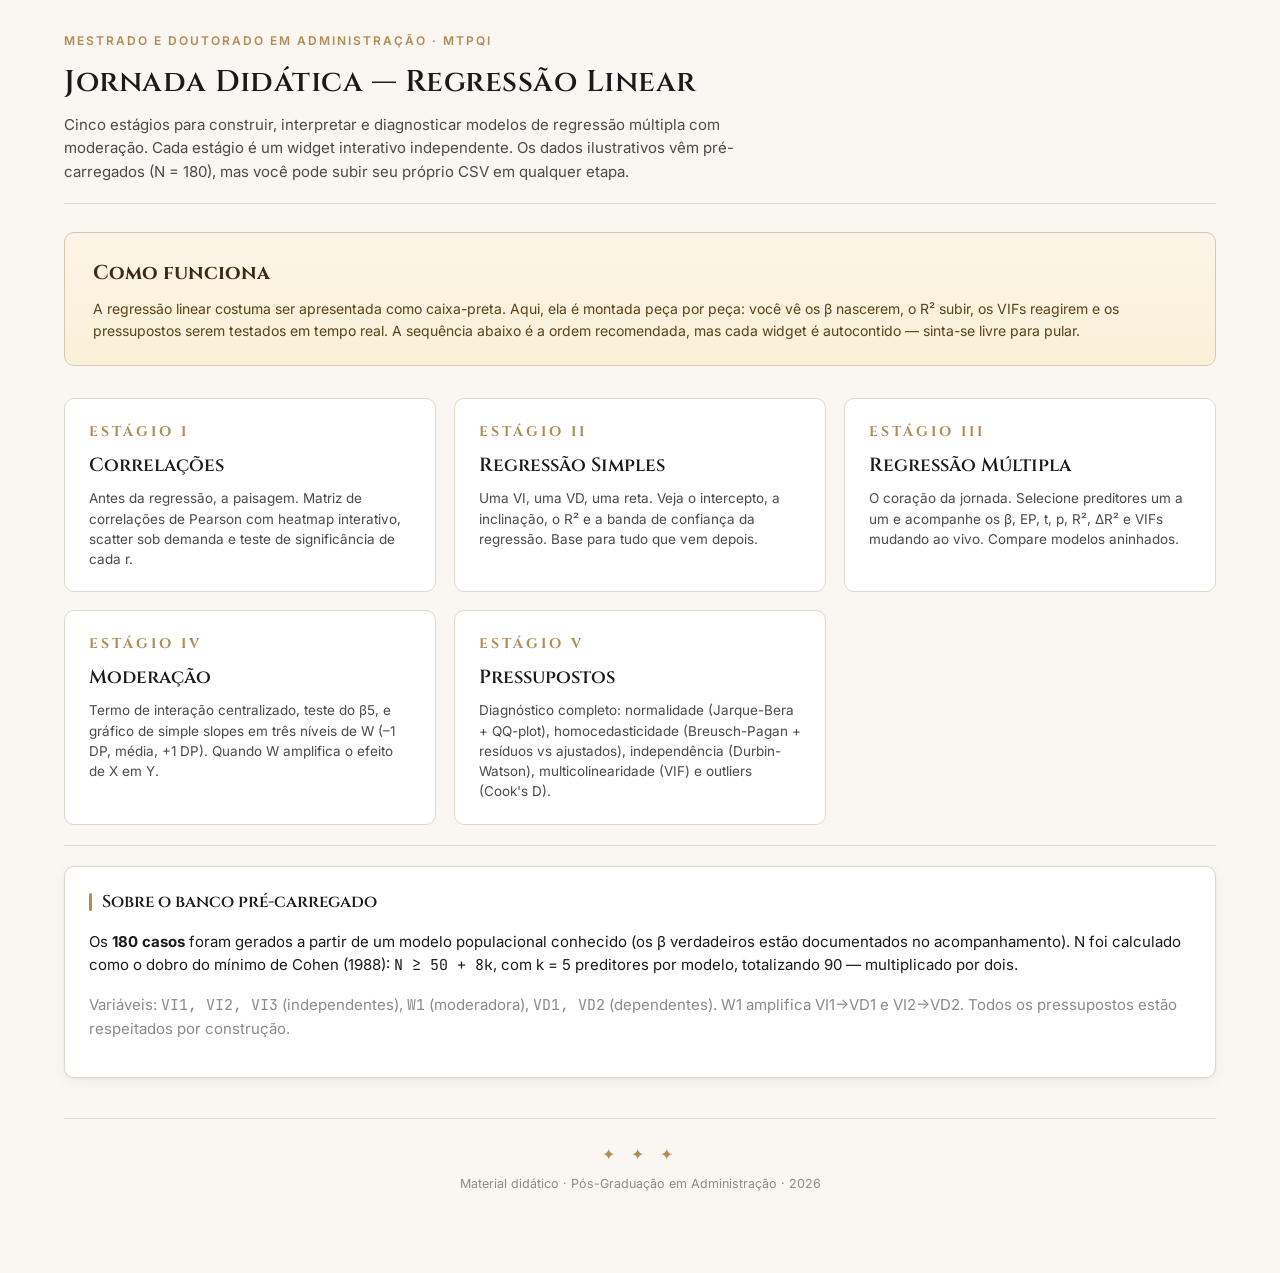
==== index.html @ 2e810c02 "Add files via upload" ====
<!DOCTYPE html>
<html lang="pt-BR">
<head>
<meta charset="UTF-8">
<meta name="viewport" content="width=device-width, initial-scale=1.0">
<title>Jornada Didática — Regressão Linear com Moderação</title>
<link rel="stylesheet" href="assets/style.css">
</head>
<body>
<div class="container">

  <header class="widget-header">
    <div class="breadcrumb">Mestrado e Doutorado em Administração · MTPQI</div>
    <h1>Jornada Didática — Regressão Linear</h1>
    <div class="subtitle">Cinco estágios para construir, interpretar e diagnosticar modelos de regressão múltipla com moderação. Cada estágio é um widget interativo independente. Os dados ilustrativos vêm pré-carregados (N = 180), mas você pode subir seu próprio CSV em qualquer etapa.</div>
  </header>

  <div class="intro-block">
    <h2>Como funciona</h2>
    <p>A regressão linear costuma ser apresentada como caixa-preta. Aqui, ela é montada peça por peça: você vê os β nascerem, o R² subir, os VIFs reagirem e os pressupostos serem testados em tempo real. A sequência abaixo é a ordem recomendada, mas cada widget é autocontido — sinta-se livre para pular.</p>
  </div>

  <div class="journey-grid">

    <a href="01-correlacoes.html" class="journey-card">
      <div class="stage-num">ESTÁGIO I</div>
      <h3>Correlações</h3>
      <p>Antes da regressão, a paisagem. Matriz de correlações de Pearson com heatmap interativo, scatter sob demanda e teste de significância de cada r.</p>
    </a>

    <a href="02-regressao-simples.html" class="journey-card">
      <div class="stage-num">ESTÁGIO II</div>
      <h3>Regressão Simples</h3>
      <p>Uma VI, uma VD, uma reta. Veja o intercepto, a inclinação, o R² e a banda de confiança da regressão. Base para tudo que vem depois.</p>
    </a>

    <a href="03-regressao-multipla.html" class="journey-card">
      <div class="stage-num">ESTÁGIO III</div>
      <h3>Regressão Múltipla</h3>
      <p>O coração da jornada. Selecione preditores um a um e acompanhe os β, EP, t, p, R², ΔR² e VIFs mudando ao vivo. Compare modelos aninhados.</p>
    </a>

    <a href="04-moderacao.html" class="journey-card">
      <div class="stage-num">ESTÁGIO IV</div>
      <h3>Moderação</h3>
      <p>Termo de interação centralizado, teste do β5, e gráfico de simple slopes em três níveis de W (–1 DP, média, +1 DP). Quando W amplifica o efeito de X em Y.</p>
    </a>

    <a href="05-pressupostos.html" class="journey-card">
      <div class="stage-num">ESTÁGIO V</div>
      <h3>Pressupostos</h3>
      <p>Diagnóstico completo: normalidade (Jarque-Bera + QQ-plot), homocedasticidade (Breusch-Pagan + resíduos vs ajustados), independência (Durbin-Watson), multicolinearidade (VIF) e outliers (Cook's D).</p>
    </a>

  </div>

  <hr class="soft">

  <div class="panel">
    <h3 class="panel-title">Sobre o banco pré-carregado</h3>
    <p>Os <strong>180 casos</strong> foram gerados a partir de um modelo populacional conhecido (os β verdadeiros estão documentados no acompanhamento). N foi calculado como o dobro do mínimo de Cohen (1988): <span class="mono">N ≥ 50 + 8k</span>, com k = 5 preditores por modelo, totalizando 90 — multiplicado por dois.</p>
    <p class="muted mt-12">Variáveis: <span class="mono">VI1, VI2, VI3</span> (independentes), <span class="mono">W1</span> (moderadora), <span class="mono">VD1, VD2</span> (dependentes). W1 amplifica VI1→VD1 e VI2→VD2. Todos os pressupostos estão respeitados por construção.</p>
  </div>

  <footer class="widget-footer">
    <div class="glyph">✦ ✦ ✦</div>
    <div>Material didático · Pós-Graduação em Administração · 2026</div>
  </footer>

</div>
</body>
</html>
---- assets/style.css ----
/* ===========================================================
   Estilo compartilhado — Jornada Didática de Regressão Linear
   Estética híbrida: sóbria acadêmica com toques pontuais do Grimório
   =========================================================== */

@import url('https://fonts.googleapis.com/css2?family=Cinzel:wght@500;600;700&family=Inter:wght@400;500;600;700&family=JetBrains+Mono:wght@400;500&display=swap');

:root {
  /* Paleta sóbria com hint pergaminho */
  --bg:         #faf7f2;
  --bg-elev:   #ffffff;
  --bg-soft:   #f3ede3;
  --ink:       #1a1a1a;
  --ink-soft:  #4a4a4a;
  --ink-mute:  #8a8a8a;
  --border:    #e0d8c8;
  --border-strong: #c8bd9e;
  --gold:      #b08d57;
  --gold-soft: #d4c8b0;
  --ok:        #4a7c59;
  --warn:      #c08a3a;
  --bad:       #a04444;
  --accent:    #2c5f8d;

  --radius: 10px;
  --shadow: 0 1px 3px rgba(0,0,0,.04), 0 4px 12px rgba(60,42,20,.06);
}

* { box-sizing: border-box; }

body {
  font-family: 'Inter', system-ui, -apple-system, sans-serif;
  background: var(--bg);
  color: var(--ink);
  margin: 0;
  padding: 0;
  line-height: 1.55;
  font-size: 15px;
}

.container {
  max-width: 1200px;
  margin: 0 auto;
  padding: 32px 24px 80px;
}

/* ===== Cabeçalho do widget ===== */
header.widget-header {
  margin-bottom: 28px;
  padding-bottom: 20px;
  border-bottom: 1px solid var(--border);
}

header.widget-header .breadcrumb {
  font-size: 12px;
  color: var(--gold);
  text-transform: uppercase;
  letter-spacing: 2px;
  font-weight: 600;
  margin-bottom: 8px;
}

header.widget-header h1 {
  font-family: 'Cinzel', serif;
  font-weight: 600;
  font-size: 30px;
  margin: 0 0 8px;
  color: var(--ink);
  letter-spacing: 0.5px;
}

header.widget-header .subtitle {
  color: var(--ink-soft);
  font-size: 15px;
  max-width: 720px;
}

header.widget-header .home-link {
  display: inline-flex;
  align-items: center;
  gap: 6px;
  font-size: 13px;
  color: var(--ink-mute);
  text-decoration: none;
  margin-bottom: 12px;
  transition: color .2s;
}
header.widget-header .home-link:hover { color: var(--gold); }

/* ===== Painéis ===== */
.panel {
  background: var(--bg-elev);
  border: 1px solid var(--border);
  border-radius: var(--radius);
  padding: 22px 24px;
  margin-bottom: 20px;
  box-shadow: var(--shadow);
}

.panel-title {
  font-family: 'Cinzel', serif;
  font-weight: 600;
  font-size: 17px;
  color: var(--ink);
  margin: 0 0 14px;
  display: flex;
  align-items: center;
  gap: 10px;
}

.panel-title::before {
  content: "";
  display: inline-block;
  width: 3px;
  height: 18px;
  background: var(--gold);
  border-radius: 2px;
}

.panel-subtitle {
  color: var(--ink-soft);
  font-size: 13.5px;
  margin: -8px 0 16px;
}

/* ===== Grid de layout ===== */
.grid-2 {
  display: grid;
  grid-template-columns: 320px 1fr;
  gap: 20px;
}
.grid-3 {
  display: grid;
  grid-template-columns: repeat(3, 1fr);
  gap: 16px;
}
.grid-4 {
  display: grid;
  grid-template-columns: repeat(4, 1fr);
  gap: 14px;
}

@media (max-width: 900px) {
  .grid-2, .grid-3, .grid-4 { grid-template-columns: 1fr; }
}

/* ===== Controles ===== */
.control-group {
  margin-bottom: 18px;
}

.control-label {
  font-size: 12px;
  font-weight: 600;
  color: var(--ink-soft);
  text-transform: uppercase;
  letter-spacing: 1.2px;
  margin-bottom: 8px;
  display: block;
}

.checkbox-list, .radio-list {
  display: flex;
  flex-direction: column;
  gap: 6px;
}

.checkbox-list label, .radio-list label {
  display: flex;
  align-items: center;
  gap: 10px;
  padding: 9px 12px;
  border: 1px solid var(--border);
  border-radius: 8px;
  cursor: pointer;
  transition: all .15s;
  background: var(--bg-elev);
  font-weight: 500;
}

.checkbox-list label:hover, .radio-list label:hover {
  border-color: var(--gold-soft);
  background: var(--bg-soft);
}

.checkbox-list input:checked + span,
.radio-list input:checked + span {
  color: var(--ink);
  font-weight: 600;
}

.checkbox-list label:has(input:checked),
.radio-list label:has(input:checked) {
  border-color: var(--gold);
  background: #fcf5e7;
}

.checkbox-list input, .radio-list input {
  accent-color: var(--gold);
  width: 16px;
  height: 16px;
}

select, input[type="file"] {
  width: 100%;
  padding: 9px 12px;
  border: 1px solid var(--border);
  border-radius: 8px;
  background: var(--bg-elev);
  font-family: inherit;
  font-size: 14px;
  color: var(--ink);
  cursor: pointer;
}

select:focus { outline: 2px solid var(--gold); outline-offset: 1px; }

.btn {
  display: inline-flex;
  align-items: center;
  gap: 8px;
  padding: 9px 16px;
  background: var(--ink);
  color: white;
  border: none;
  border-radius: 8px;
  font-family: inherit;
  font-size: 13.5px;
  font-weight: 500;
  cursor: pointer;
  transition: all .15s;
}
.btn:hover { background: #333; }
.btn.secondary {
  background: transparent;
  color: var(--ink);
  border: 1px solid var(--border-strong);
}
.btn.secondary:hover { background: var(--bg-soft); }

/* ===== Métricas / KPIs ===== */
.kpi-grid {
  display: grid;
  grid-template-columns: repeat(auto-fit, minmax(140px, 1fr));
  gap: 12px;
}

.kpi {
  background: var(--bg-soft);
  border: 1px solid var(--border);
  border-radius: 8px;
  padding: 14px 16px;
}
.kpi.highlight {
  background: #fcf5e7;
  border-color: var(--gold);
}
.kpi-label {
  font-size: 11.5px;
  color: var(--ink-soft);
  text-transform: uppercase;
  letter-spacing: 1px;
  font-weight: 600;
  margin-bottom: 4px;
}
.kpi-value {
  font-family: 'Cinzel', serif;
  font-size: 24px;
  font-weight: 600;
  color: var(--ink);
  line-height: 1.1;
}
.kpi-sub {
  font-size: 12px;
  color: var(--ink-mute);
  margin-top: 2px;
  font-family: 'JetBrains Mono', monospace;
}

/* ===== Tabela de coeficientes ===== */
table.coef-table {
  width: 100%;
  border-collapse: collapse;
  font-size: 13.5px;
}

table.coef-table th {
  background: var(--bg-soft);
  color: var(--ink-soft);
  font-size: 11.5px;
  text-transform: uppercase;
  letter-spacing: 1px;
  padding: 10px 12px;
  text-align: right;
  font-weight: 600;
  border-bottom: 1px solid var(--border-strong);
}
table.coef-table th:first-child { text-align: left; }

table.coef-table td {
  padding: 10px 12px;
  text-align: right;
  border-bottom: 1px solid var(--border);
  font-family: 'JetBrains Mono', monospace;
  font-size: 13px;
}
table.coef-table td:first-child {
  text-align: left;
  font-family: 'Inter', sans-serif;
  font-weight: 500;
}

table.coef-table tr:last-child td { border-bottom: none; }
table.coef-table tr.interaction td:first-child { color: var(--gold); font-weight: 600; }
table.coef-table .sig-stars { color: var(--gold); font-weight: 700; }
table.coef-table tr.new-row { animation: highlightRow 1.2s ease-out; }

@keyframes highlightRow {
  0% { background: #fcf5e7; }
  100% { background: transparent; }
}

/* ===== Badges de significância ===== */
.badge {
  display: inline-block;
  padding: 2px 8px;
  border-radius: 4px;
  font-size: 11px;
  font-weight: 600;
  letter-spacing: 0.5px;
  font-family: 'JetBrains Mono', monospace;
}
.badge.ok   { background: #e3f0e7; color: var(--ok); }
.badge.warn { background: #fbf0d9; color: var(--warn); }
.badge.bad  { background: #f5e1e1; color: var(--bad); }
.badge.muted{ background: var(--bg-soft); color: var(--ink-mute); }

/* ===== Diagnóstico de pressuposto ===== */
.assumption-card {
  background: var(--bg-elev);
  border: 1px solid var(--border);
  border-radius: 8px;
  padding: 14px 16px;
  border-left: 4px solid var(--ink-mute);
}
.assumption-card.pass { border-left-color: var(--ok); }
.assumption-card.warn { border-left-color: var(--warn); }
.assumption-card.fail { border-left-color: var(--bad); }
.assumption-card h4 {
  margin: 0 0 6px;
  font-size: 14px;
  font-weight: 600;
}
.assumption-card .stat {
  font-family: 'JetBrains Mono', monospace;
  font-size: 12.5px;
  color: var(--ink-soft);
}
.assumption-card .interp {
  font-size: 12.5px;
  color: var(--ink-soft);
  margin-top: 6px;
}

/* ===== Caixa de interpretação ===== */
.interp-box {
  background: linear-gradient(180deg, #fcf5e7 0%, #faf0d8 100%);
  border-left: 3px solid var(--gold);
  border-radius: 6px;
  padding: 14px 18px;
  font-size: 13.5px;
  color: #5a4218;
  margin-top: 12px;
}
.interp-box strong { color: #3c2a14; }

/* ===== SVG / Gráficos ===== */
svg.chart { width: 100%; height: auto; display: block; }
svg.chart .axis-line { stroke: var(--ink-soft); stroke-width: 1; }
svg.chart .grid-line { stroke: var(--border); stroke-width: 1; stroke-dasharray: 2,3; }
svg.chart .axis-text { font-family: 'Inter', sans-serif; font-size: 11px; fill: var(--ink-soft); }
svg.chart .axis-title { font-family: 'Inter', sans-serif; font-size: 12px; fill: var(--ink); font-weight: 500; }
svg.chart .point { fill: var(--accent); fill-opacity: 0.55; stroke: white; stroke-width: 0.5; }
svg.chart .reg-line { stroke: var(--gold); stroke-width: 2; fill: none; }
svg.chart .ci-band { fill: var(--gold); fill-opacity: 0.12; }

/* ===== Upload zone ===== */
.upload-zone {
  border: 1px dashed var(--border-strong);
  background: var(--bg-soft);
  border-radius: 8px;
  padding: 14px;
  font-size: 12.5px;
  color: var(--ink-soft);
}
.upload-zone label {
  font-weight: 600;
  display: block;
  margin-bottom: 6px;
  color: var(--gold);
  text-transform: uppercase;
  font-size: 11px;
  letter-spacing: 1.5px;
}

/* ===== Footer ===== */
footer.widget-footer {
  margin-top: 40px;
  padding-top: 24px;
  border-top: 1px solid var(--border);
  font-size: 12.5px;
  color: var(--ink-mute);
  text-align: center;
}
footer.widget-footer .glyph {
  font-family: 'Cinzel', serif;
  color: var(--gold);
  font-size: 16px;
  letter-spacing: 6px;
  margin-bottom: 6px;
}

/* ===== Index (landing) ===== */
.journey-grid {
  display: grid;
  grid-template-columns: repeat(auto-fit, minmax(280px, 1fr));
  gap: 18px;
  margin-top: 32px;
}

.journey-card {
  background: var(--bg-elev);
  border: 1px solid var(--border);
  border-radius: var(--radius);
  padding: 22px 24px;
  text-decoration: none;
  color: inherit;
  transition: all .2s;
  display: block;
  position: relative;
}
.journey-card:hover {
  border-color: var(--gold);
  transform: translateY(-2px);
  box-shadow: var(--shadow);
}
.journey-card .stage-num {
  font-family: 'Cinzel', serif;
  color: var(--gold);
  font-size: 14px;
  font-weight: 700;
  letter-spacing: 3px;
  margin-bottom: 8px;
}
.journey-card h3 {
  font-family: 'Cinzel', serif;
  margin: 0 0 8px;
  font-size: 19px;
  font-weight: 600;
}
.journey-card p {
  margin: 0;
  font-size: 13.5px;
  color: var(--ink-soft);
  line-height: 1.5;
}

.intro-block {
  background: linear-gradient(180deg, #fcf5e7 0%, #faf0d8 100%);
  border: 1px solid var(--gold-soft);
  border-radius: var(--radius);
  padding: 24px 28px;
  margin: 24px 0;
}
.intro-block h2 {
  font-family: 'Cinzel', serif;
  margin: 0 0 10px;
  font-size: 20px;
  color: #3c2a14;
}
.intro-block p {
  margin: 0;
  color: #5a4218;
  font-size: 14px;
}

/* ===== Utilitários ===== */
.muted { color: var(--ink-mute); }
.mono  { font-family: 'JetBrains Mono', monospace; }
.text-center { text-align: center; }
.mt-12 { margin-top: 12px; }
.mt-20 { margin-top: 20px; }
hr.soft { border: 0; border-top: 1px solid var(--border); margin: 20px 0; }
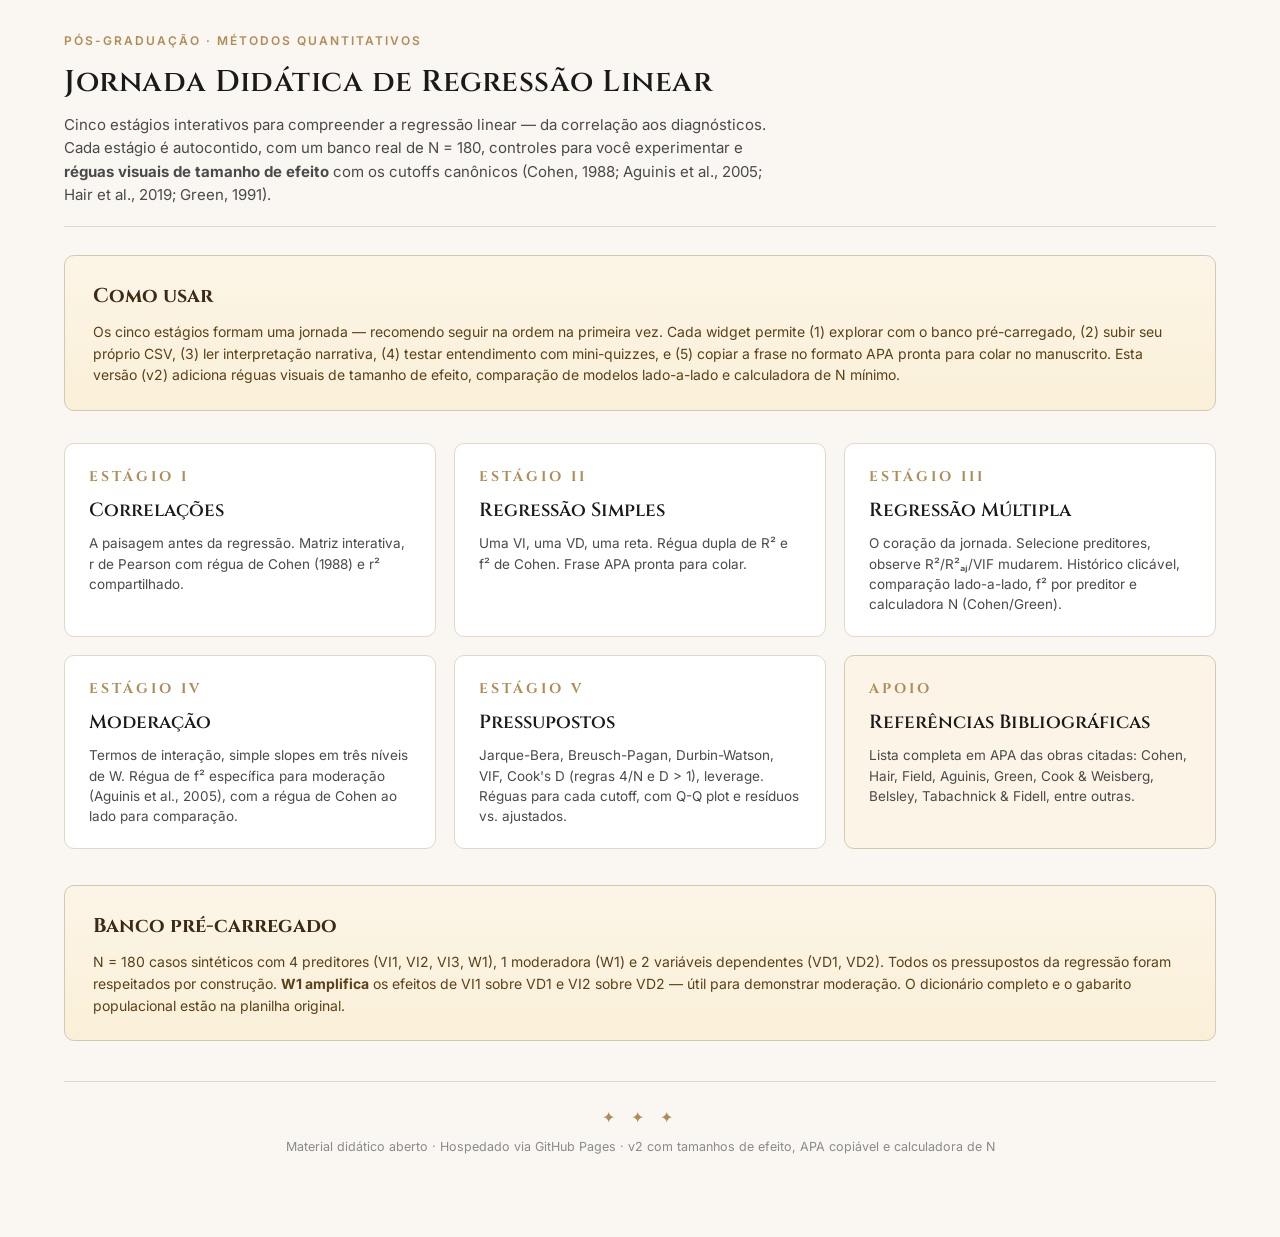
==== commit 78871ae9: "Add files via upload" ====
--- a/index.html
+++ b/index.html
@@ -3,70 +3,71 @@
 <head>
 <meta charset="UTF-8">
 <meta name="viewport" content="width=device-width, initial-scale=1.0">
-<title>Jornada Didática — Regressão Linear com Moderação</title>
+<title>Jornada Didática de Regressão Linear</title>
 <link rel="stylesheet" href="assets/style.css">
 </head>
 <body>
 <div class="container">
 
   <header class="widget-header">
-    <div class="breadcrumb">Mestrado e Doutorado em Administração · MTPQI</div>
-    <h1>Jornada Didática — Regressão Linear</h1>
-    <div class="subtitle">Cinco estágios para construir, interpretar e diagnosticar modelos de regressão múltipla com moderação. Cada estágio é um widget interativo independente. Os dados ilustrativos vêm pré-carregados (N = 180), mas você pode subir seu próprio CSV em qualquer etapa.</div>
+    <div class="breadcrumb">Pós-graduação · Métodos Quantitativos</div>
+    <h1>Jornada Didática de Regressão Linear</h1>
+    <div class="subtitle">Cinco estágios interativos para compreender a regressão linear — da correlação aos diagnósticos. Cada estágio é autocontido, com um banco real de N = 180, controles para você experimentar e <strong>réguas visuais de tamanho de efeito</strong> com os cutoffs canônicos (Cohen, 1988; Aguinis et al., 2005; Hair et al., 2019; Green, 1991).</div>
   </header>
 
   <div class="intro-block">
-    <h2>Como funciona</h2>
-    <p>A regressão linear costuma ser apresentada como caixa-preta. Aqui, ela é montada peça por peça: você vê os β nascerem, o R² subir, os VIFs reagirem e os pressupostos serem testados em tempo real. A sequência abaixo é a ordem recomendada, mas cada widget é autocontido — sinta-se livre para pular.</p>
+    <h2>Como usar</h2>
+    <p>Os cinco estágios formam uma jornada — recomendo seguir na ordem na primeira vez. Cada widget permite (1) explorar com o banco pré-carregado, (2) subir seu próprio CSV, (3) ler interpretação narrativa, (4) testar entendimento com mini-quizzes, e (5) copiar a frase no formato APA pronta para colar no manuscrito. Esta versão (v2) adiciona réguas visuais de tamanho de efeito, comparação de modelos lado-a-lado e calculadora de N mínimo.</p>
   </div>
 
   <div class="journey-grid">
-
     <a href="01-correlacoes.html" class="journey-card">
       <div class="stage-num">ESTÁGIO I</div>
       <h3>Correlações</h3>
-      <p>Antes da regressão, a paisagem. Matriz de correlações de Pearson com heatmap interativo, scatter sob demanda e teste de significância de cada r.</p>
+      <p>A paisagem antes da regressão. Matriz interativa, r de Pearson com régua de Cohen (1988) e r² compartilhado.</p>
     </a>
-
     <a href="02-regressao-simples.html" class="journey-card">
       <div class="stage-num">ESTÁGIO II</div>
       <h3>Regressão Simples</h3>
-      <p>Uma VI, uma VD, uma reta. Veja o intercepto, a inclinação, o R² e a banda de confiança da regressão. Base para tudo que vem depois.</p>
+      <p>Uma VI, uma VD, uma reta. Régua dupla de R² e f² de Cohen. Frase APA pronta para colar.</p>
     </a>
-
     <a href="03-regressao-multipla.html" class="journey-card">
       <div class="stage-num">ESTÁGIO III</div>
       <h3>Regressão Múltipla</h3>
-      <p>O coração da jornada. Selecione preditores um a um e acompanhe os β, EP, t, p, R², ΔR² e VIFs mudando ao vivo. Compare modelos aninhados.</p>
+      <p>O coração da jornada. Selecione preditores, observe R²/R²ₐⱼ/VIF mudarem. Histórico clicável, comparação lado-a-lado, f² por preditor e calculadora N (Cohen/Green).</p>
     </a>
-
     <a href="04-moderacao.html" class="journey-card">
       <div class="stage-num">ESTÁGIO IV</div>
       <h3>Moderação</h3>
-      <p>Termo de interação centralizado, teste do β5, e gráfico de simple slopes em três níveis de W (–1 DP, média, +1 DP). Quando W amplifica o efeito de X em Y.</p>
+      <p>Termos de interação, simple slopes em três níveis de W. Régua de f² específica para moderação (Aguinis et al., 2005), com a régua de Cohen ao lado para comparação.</p>
     </a>
-
     <a href="05-pressupostos.html" class="journey-card">
       <div class="stage-num">ESTÁGIO V</div>
       <h3>Pressupostos</h3>
-      <p>Diagnóstico completo: normalidade (Jarque-Bera + QQ-plot), homocedasticidade (Breusch-Pagan + resíduos vs ajustados), independência (Durbin-Watson), multicolinearidade (VIF) e outliers (Cook's D).</p>
+      <p>Jarque-Bera, Breusch-Pagan, Durbin-Watson, VIF, Cook's D (regras 4/N e D&nbsp;&gt;&nbsp;1), leverage. Réguas para cada cutoff, com Q-Q plot e resíduos vs. ajustados.</p>
     </a>
-
+    <a href="referencias.html" class="journey-card" style="background: #fcf5e7; border-color: var(--gold-soft);">
+      <div class="stage-num">APOIO</div>
+      <h3>Referências Bibliográficas</h3>
+      <p>Lista completa em APA das obras citadas: Cohen, Hair, Field, Aguinis, Green, Cook &amp; Weisberg, Belsley, Tabachnick &amp; Fidell, entre outras.</p>
+    </a>
   </div>
 
-  <hr class="soft">
-
-  <div class="panel">
-    <h3 class="panel-title">Sobre o banco pré-carregado</h3>
-    <p>Os <strong>180 casos</strong> foram gerados a partir de um modelo populacional conhecido (os β verdadeiros estão documentados no acompanhamento). N foi calculado como o dobro do mínimo de Cohen (1988): <span class="mono">N ≥ 50 + 8k</span>, com k = 5 preditores por modelo, totalizando 90 — multiplicado por dois.</p>
-    <p class="muted mt-12">Variáveis: <span class="mono">VI1, VI2, VI3</span> (independentes), <span class="mono">W1</span> (moderadora), <span class="mono">VD1, VD2</span> (dependentes). W1 amplifica VI1→VD1 e VI2→VD2. Todos os pressupostos estão respeitados por construção.</p>
+  <div class="intro-block" style="margin-top: 36px;">
+    <h2>Banco pré-carregado</h2>
+    <p>N = 180 casos sintéticos com 4 preditores (VI1, VI2, VI3, W1), 1 moderadora (W1) e 2 variáveis dependentes (VD1, VD2). Todos os pressupostos da regressão foram respeitados por construção. <strong>W1 amplifica</strong> os efeitos de VI1 sobre VD1 e VI2 sobre VD2 — útil para demonstrar moderação. O dicionário completo e o gabarito populacional estão na planilha original.</p>
   </div>
 
   <footer class="widget-footer">
     <div class="glyph">✦ ✦ ✦</div>
-    <div>Material didático · Pós-Graduação em Administração · 2026</div>
+    <div>Material didático aberto · Hospedado via GitHub Pages · v2 com tamanhos de efeito, APA copiável e calculadora de N</div>
   </footer>
 
 </div>
+<!-- Cloudflare Web Analytics — INSTRUÇÕES no guia de uso (PDF/DOCX).
+     1) Crie conta gratuita em dash.cloudflare.com
+     2) Web Analytics → Add a site → cadastre [seu-usuario].github.io
+     3) Cole o token aqui no lugar de COLE_SEU_TOKEN_AQUI e descomente a linha abaixo. -->
+<!-- <script defer src="https://static.cloudflareinsights.com/beacon.min.js" data-cf-beacon="{&quot;token&quot;: &quot;COLE_SEU_TOKEN_AQUI&quot;}"></script> -->
 </body>
 </html>
--- a/assets/style.css
+++ b/assets/style.css
@@ -1,26 +1,26 @@
 /* ===========================================================
-   Estilo compartilhado — Jornada Didática de Regressão Linear
-   Estética híbrida: sóbria acadêmica com toques pontuais do Grimório
+   Estilo compartilhado v2 — Jornada Didática de Regressão Linear
+   Híbrido sóbrio com toques Grimório
    =========================================================== */
 
 @import url('https://fonts.googleapis.com/css2?family=Cinzel:wght@500;600;700&family=Inter:wght@400;500;600;700&family=JetBrains+Mono:wght@400;500&display=swap');
 
 :root {
-  /* Paleta sóbria com hint pergaminho */
   --bg:         #faf7f2;
-  --bg-elev:   #ffffff;
-  --bg-soft:   #f3ede3;
-  --ink:       #1a1a1a;
-  --ink-soft:  #4a4a4a;
-  --ink-mute:  #8a8a8a;
-  --border:    #e0d8c8;
+  --bg-elev:    #ffffff;
+  --bg-soft:    #f3ede3;
+  --ink:        #1a1a1a;
+  --ink-soft:   #4a4a4a;
+  --ink-mute:   #8a8a8a;
+  --border:     #e0d8c8;
   --border-strong: #c8bd9e;
-  --gold:      #b08d57;
-  --gold-soft: #d4c8b0;
-  --ok:        #4a7c59;
-  --warn:      #c08a3a;
-  --bad:       #a04444;
-  --accent:    #2c5f8d;
+  --gold:       #b08d57;
+  --gold-soft:  #d4c8b0;
+  --gold-deep:  #8a6d3f;
+  --ok:         #4a7c59;
+  --warn:       #c08a3a;
+  --bad:        #a04444;
+  --accent:     #2c5f8d;
 
   --radius: 10px;
   --shadow: 0 1px 3px rgba(0,0,0,.04), 0 4px 12px rgba(60,42,20,.06);
@@ -32,58 +32,30 @@
   font-family: 'Inter', system-ui, -apple-system, sans-serif;
   background: var(--bg);
   color: var(--ink);
-  margin: 0;
-  padding: 0;
+  margin: 0; padding: 0;
   line-height: 1.55;
   font-size: 15px;
 }
 
-.container {
-  max-width: 1200px;
-  margin: 0 auto;
-  padding: 32px 24px 80px;
-}
-
-/* ===== Cabeçalho do widget ===== */
-header.widget-header {
-  margin-bottom: 28px;
-  padding-bottom: 20px;
-  border-bottom: 1px solid var(--border);
-}
-
+.container { max-width: 1200px; margin: 0 auto; padding: 32px 24px 80px; }
+
+/* ===== Cabeçalho ===== */
+header.widget-header { margin-bottom: 28px; padding-bottom: 20px; border-bottom: 1px solid var(--border); }
 header.widget-header .breadcrumb {
-  font-size: 12px;
-  color: var(--gold);
-  text-transform: uppercase;
-  letter-spacing: 2px;
-  font-weight: 600;
-  margin-bottom: 8px;
-}
-
+  font-size: 12px; color: var(--gold);
+  text-transform: uppercase; letter-spacing: 2px;
+  font-weight: 600; margin-bottom: 8px;
+}
 header.widget-header h1 {
-  font-family: 'Cinzel', serif;
-  font-weight: 600;
-  font-size: 30px;
-  margin: 0 0 8px;
-  color: var(--ink);
-  letter-spacing: 0.5px;
-}
-
-header.widget-header .subtitle {
-  color: var(--ink-soft);
-  font-size: 15px;
-  max-width: 720px;
-}
-
+  font-family: 'Cinzel', serif; font-weight: 600;
+  font-size: 30px; margin: 0 0 8px;
+  color: var(--ink); letter-spacing: 0.5px;
+}
+header.widget-header .subtitle { color: var(--ink-soft); font-size: 15px; max-width: 720px; }
 header.widget-header .home-link {
-  display: inline-flex;
-  align-items: center;
-  gap: 6px;
-  font-size: 13px;
-  color: var(--ink-mute);
-  text-decoration: none;
-  margin-bottom: 12px;
-  transition: color .2s;
+  display: inline-flex; align-items: center; gap: 6px;
+  font-size: 13px; color: var(--ink-mute); text-decoration: none;
+  margin-bottom: 12px; transition: color .2s;
 }
 header.widget-header .home-link:hover { color: var(--gold); }
 
@@ -96,285 +68,138 @@
   margin-bottom: 20px;
   box-shadow: var(--shadow);
 }
-
 .panel-title {
-  font-family: 'Cinzel', serif;
-  font-weight: 600;
-  font-size: 17px;
-  color: var(--ink);
+  font-family: 'Cinzel', serif; font-weight: 600;
+  font-size: 17px; color: var(--ink);
   margin: 0 0 14px;
-  display: flex;
-  align-items: center;
-  gap: 10px;
-}
-
+  display: flex; align-items: center; gap: 10px;
+}
 .panel-title::before {
-  content: "";
-  display: inline-block;
-  width: 3px;
-  height: 18px;
-  background: var(--gold);
-  border-radius: 2px;
-}
-
-.panel-subtitle {
-  color: var(--ink-soft);
-  font-size: 13.5px;
-  margin: -8px 0 16px;
-}
-
-/* ===== Grid de layout ===== */
-.grid-2 {
-  display: grid;
-  grid-template-columns: 320px 1fr;
-  gap: 20px;
-}
-.grid-3 {
-  display: grid;
-  grid-template-columns: repeat(3, 1fr);
-  gap: 16px;
-}
-.grid-4 {
-  display: grid;
-  grid-template-columns: repeat(4, 1fr);
-  gap: 14px;
-}
+  content: ""; display: inline-block;
+  width: 3px; height: 18px;
+  background: var(--gold); border-radius: 2px;
+}
+.panel-subtitle { color: var(--ink-soft); font-size: 13.5px; margin: -8px 0 16px; }
+
+/* ===== Grids ===== */
+.grid-2 { display: grid; grid-template-columns: 320px 1fr; gap: 20px; }
+.grid-3 { display: grid; grid-template-columns: repeat(3, 1fr); gap: 16px; }
+.grid-4 { display: grid; grid-template-columns: repeat(4, 1fr); gap: 14px; }
+.grid-equal-2 { display: grid; grid-template-columns: 1fr 1fr; gap: 20px; }
 
 @media (max-width: 900px) {
-  .grid-2, .grid-3, .grid-4 { grid-template-columns: 1fr; }
+  .grid-2, .grid-3, .grid-4, .grid-equal-2 { grid-template-columns: 1fr; }
 }
 
 /* ===== Controles ===== */
-.control-group {
-  margin-bottom: 18px;
-}
-
+.control-group { margin-bottom: 18px; }
 .control-label {
-  font-size: 12px;
-  font-weight: 600;
-  color: var(--ink-soft);
-  text-transform: uppercase;
-  letter-spacing: 1.2px;
-  margin-bottom: 8px;
-  display: block;
-}
-
-.checkbox-list, .radio-list {
-  display: flex;
-  flex-direction: column;
-  gap: 6px;
-}
-
+  font-size: 12px; font-weight: 600; color: var(--ink-soft);
+  text-transform: uppercase; letter-spacing: 1.2px;
+  margin-bottom: 8px; display: block;
+}
+.checkbox-list, .radio-list { display: flex; flex-direction: column; gap: 6px; }
 .checkbox-list label, .radio-list label {
-  display: flex;
-  align-items: center;
-  gap: 10px;
+  display: flex; align-items: center; gap: 10px;
   padding: 9px 12px;
-  border: 1px solid var(--border);
-  border-radius: 8px;
-  cursor: pointer;
-  transition: all .15s;
-  background: var(--bg-elev);
-  font-weight: 500;
-}
-
+  border: 1px solid var(--border); border-radius: 8px;
+  cursor: pointer; transition: all .15s;
+  background: var(--bg-elev); font-weight: 500;
+}
 .checkbox-list label:hover, .radio-list label:hover {
-  border-color: var(--gold-soft);
-  background: var(--bg-soft);
-}
-
-.checkbox-list input:checked + span,
-.radio-list input:checked + span {
-  color: var(--ink);
-  font-weight: 600;
-}
-
+  border-color: var(--gold-soft); background: var(--bg-soft);
+}
 .checkbox-list label:has(input:checked),
 .radio-list label:has(input:checked) {
-  border-color: var(--gold);
-  background: #fcf5e7;
-}
-
+  border-color: var(--gold); background: #fcf5e7;
+}
 .checkbox-list input, .radio-list input {
-  accent-color: var(--gold);
-  width: 16px;
-  height: 16px;
+  accent-color: var(--gold); width: 16px; height: 16px;
 }
 
 select, input[type="file"] {
-  width: 100%;
-  padding: 9px 12px;
-  border: 1px solid var(--border);
-  border-radius: 8px;
+  width: 100%; padding: 9px 12px;
+  border: 1px solid var(--border); border-radius: 8px;
   background: var(--bg-elev);
-  font-family: inherit;
-  font-size: 14px;
-  color: var(--ink);
+  font-family: inherit; font-size: 14px; color: var(--ink);
   cursor: pointer;
 }
-
 select:focus { outline: 2px solid var(--gold); outline-offset: 1px; }
 
 .btn {
-  display: inline-flex;
-  align-items: center;
-  gap: 8px;
+  display: inline-flex; align-items: center; gap: 8px;
   padding: 9px 16px;
-  background: var(--ink);
-  color: white;
-  border: none;
-  border-radius: 8px;
-  font-family: inherit;
-  font-size: 13.5px;
-  font-weight: 500;
-  cursor: pointer;
-  transition: all .15s;
+  background: var(--ink); color: white;
+  border: none; border-radius: 8px;
+  font-family: inherit; font-size: 13.5px; font-weight: 500;
+  cursor: pointer; transition: all .15s;
 }
 .btn:hover { background: #333; }
-.btn.secondary {
-  background: transparent;
-  color: var(--ink);
-  border: 1px solid var(--border-strong);
-}
+.btn.secondary { background: transparent; color: var(--ink); border: 1px solid var(--border-strong); }
 .btn.secondary:hover { background: var(--bg-soft); }
-
-/* ===== Métricas / KPIs ===== */
+.btn.gold { background: var(--gold); }
+.btn.gold:hover { background: var(--gold-deep); }
+.btn[disabled] { opacity: 0.5; cursor: not-allowed; }
+
+/* ===== KPIs ===== */
 .kpi-grid {
   display: grid;
   grid-template-columns: repeat(auto-fit, minmax(140px, 1fr));
   gap: 12px;
 }
-
-.kpi {
-  background: var(--bg-soft);
-  border: 1px solid var(--border);
-  border-radius: 8px;
-  padding: 14px 16px;
-}
-.kpi.highlight {
-  background: #fcf5e7;
-  border-color: var(--gold);
-}
-.kpi-label {
-  font-size: 11.5px;
-  color: var(--ink-soft);
-  text-transform: uppercase;
-  letter-spacing: 1px;
-  font-weight: 600;
-  margin-bottom: 4px;
-}
-.kpi-value {
-  font-family: 'Cinzel', serif;
-  font-size: 24px;
-  font-weight: 600;
-  color: var(--ink);
-  line-height: 1.1;
-}
-.kpi-sub {
-  font-size: 12px;
-  color: var(--ink-mute);
-  margin-top: 2px;
-  font-family: 'JetBrains Mono', monospace;
-}
-
-/* ===== Tabela de coeficientes ===== */
-table.coef-table {
-  width: 100%;
-  border-collapse: collapse;
-  font-size: 13.5px;
-}
-
+.kpi { background: var(--bg-soft); border: 1px solid var(--border); border-radius: 8px; padding: 14px 16px; }
+.kpi.highlight { background: #fcf5e7; border-color: var(--gold); }
+.kpi-label { font-size: 11.5px; color: var(--ink-soft); text-transform: uppercase; letter-spacing: 1px; font-weight: 600; margin-bottom: 4px; }
+.kpi-value { font-family: 'Cinzel', serif; font-size: 24px; font-weight: 600; color: var(--ink); line-height: 1.1; }
+.kpi-sub { font-size: 12px; color: var(--ink-mute); margin-top: 2px; font-family: 'JetBrains Mono', monospace; }
+
+/* ===== Tabela ===== */
+table.coef-table { width: 100%; border-collapse: collapse; font-size: 13.5px; }
 table.coef-table th {
-  background: var(--bg-soft);
-  color: var(--ink-soft);
-  font-size: 11.5px;
-  text-transform: uppercase;
-  letter-spacing: 1px;
-  padding: 10px 12px;
-  text-align: right;
-  font-weight: 600;
+  background: var(--bg-soft); color: var(--ink-soft);
+  font-size: 11.5px; text-transform: uppercase; letter-spacing: 1px;
+  padding: 10px 12px; text-align: right; font-weight: 600;
   border-bottom: 1px solid var(--border-strong);
 }
 table.coef-table th:first-child { text-align: left; }
-
 table.coef-table td {
-  padding: 10px 12px;
-  text-align: right;
+  padding: 10px 12px; text-align: right;
   border-bottom: 1px solid var(--border);
-  font-family: 'JetBrains Mono', monospace;
-  font-size: 13px;
-}
-table.coef-table td:first-child {
-  text-align: left;
-  font-family: 'Inter', sans-serif;
-  font-weight: 500;
-}
-
+  font-family: 'JetBrains Mono', monospace; font-size: 13px;
+}
+table.coef-table td:first-child { text-align: left; font-family: 'Inter', sans-serif; font-weight: 500; }
 table.coef-table tr:last-child td { border-bottom: none; }
 table.coef-table tr.interaction td:first-child { color: var(--gold); font-weight: 600; }
 table.coef-table .sig-stars { color: var(--gold); font-weight: 700; }
-table.coef-table tr.new-row { animation: highlightRow 1.2s ease-out; }
-
-@keyframes highlightRow {
-  0% { background: #fcf5e7; }
-  100% { background: transparent; }
-}
-
-/* ===== Badges de significância ===== */
-.badge {
-  display: inline-block;
-  padding: 2px 8px;
-  border-radius: 4px;
-  font-size: 11px;
-  font-weight: 600;
-  letter-spacing: 0.5px;
-  font-family: 'JetBrains Mono', monospace;
-}
+
+/* ===== Badges ===== */
+.badge { display: inline-block; padding: 2px 8px; border-radius: 4px; font-size: 11px; font-weight: 600; letter-spacing: 0.5px; font-family: 'JetBrains Mono', monospace; }
 .badge.ok   { background: #e3f0e7; color: var(--ok); }
 .badge.warn { background: #fbf0d9; color: var(--warn); }
 .badge.bad  { background: #f5e1e1; color: var(--bad); }
 .badge.muted{ background: var(--bg-soft); color: var(--ink-mute); }
 
-/* ===== Diagnóstico de pressuposto ===== */
+/* ===== Pressupostos ===== */
 .assumption-card {
-  background: var(--bg-elev);
-  border: 1px solid var(--border);
-  border-radius: 8px;
-  padding: 14px 16px;
-  border-left: 4px solid var(--ink-mute);
+  background: var(--bg-elev); border: 1px solid var(--border); border-radius: 8px;
+  padding: 14px 16px; border-left: 4px solid var(--ink-mute);
 }
 .assumption-card.pass { border-left-color: var(--ok); }
 .assumption-card.warn { border-left-color: var(--warn); }
 .assumption-card.fail { border-left-color: var(--bad); }
-.assumption-card h4 {
-  margin: 0 0 6px;
-  font-size: 14px;
-  font-weight: 600;
-}
-.assumption-card .stat {
-  font-family: 'JetBrains Mono', monospace;
-  font-size: 12.5px;
-  color: var(--ink-soft);
-}
-.assumption-card .interp {
-  font-size: 12.5px;
-  color: var(--ink-soft);
-  margin-top: 6px;
-}
+.assumption-card h4 { margin: 0 0 6px; font-size: 14px; font-weight: 600; }
+.assumption-card .stat { font-family: 'JetBrains Mono', monospace; font-size: 12.5px; color: var(--ink-soft); }
+.assumption-card .interp { font-size: 12.5px; color: var(--ink-soft); margin-top: 6px; }
 
 /* ===== Caixa de interpretação ===== */
 .interp-box {
   background: linear-gradient(180deg, #fcf5e7 0%, #faf0d8 100%);
-  border-left: 3px solid var(--gold);
-  border-radius: 6px;
-  padding: 14px 18px;
-  font-size: 13.5px;
-  color: #5a4218;
-  margin-top: 12px;
+  border-left: 3px solid var(--gold); border-radius: 6px;
+  padding: 14px 18px; font-size: 13.5px; color: #5a4218; margin-top: 12px;
 }
 .interp-box strong { color: #3c2a14; }
 
-/* ===== SVG / Gráficos ===== */
+/* ===== SVG ===== */
 svg.chart { width: 100%; height: auto; display: block; }
 svg.chart .axis-line { stroke: var(--ink-soft); stroke-width: 1; }
 svg.chart .grid-line { stroke: var(--border); stroke-width: 1; stroke-dasharray: 2,3; }
@@ -384,105 +209,55 @@
 svg.chart .reg-line { stroke: var(--gold); stroke-width: 2; fill: none; }
 svg.chart .ci-band { fill: var(--gold); fill-opacity: 0.12; }
 
-/* ===== Upload zone ===== */
+/* ===== Upload ===== */
 .upload-zone {
   border: 1px dashed var(--border-strong);
   background: var(--bg-soft);
-  border-radius: 8px;
-  padding: 14px;
-  font-size: 12.5px;
-  color: var(--ink-soft);
+  border-radius: 8px; padding: 14px;
+  font-size: 12.5px; color: var(--ink-soft);
 }
 .upload-zone label {
-  font-weight: 600;
-  display: block;
-  margin-bottom: 6px;
-  color: var(--gold);
-  text-transform: uppercase;
-  font-size: 11px;
-  letter-spacing: 1.5px;
+  font-weight: 600; display: block; margin-bottom: 6px;
+  color: var(--gold); text-transform: uppercase;
+  font-size: 11px; letter-spacing: 1.5px;
 }
 
 /* ===== Footer ===== */
 footer.widget-footer {
-  margin-top: 40px;
-  padding-top: 24px;
+  margin-top: 40px; padding-top: 24px;
   border-top: 1px solid var(--border);
-  font-size: 12.5px;
-  color: var(--ink-mute);
+  font-size: 12.5px; color: var(--ink-mute);
   text-align: center;
 }
-footer.widget-footer .glyph {
-  font-family: 'Cinzel', serif;
-  color: var(--gold);
-  font-size: 16px;
-  letter-spacing: 6px;
-  margin-bottom: 6px;
-}
-
-/* ===== Index (landing) ===== */
+footer.widget-footer .glyph { font-family: 'Cinzel', serif; color: var(--gold); font-size: 16px; letter-spacing: 6px; margin-bottom: 6px; }
+footer.widget-footer a { color: var(--gold); text-decoration: none; }
+footer.widget-footer a:hover { text-decoration: underline; }
+
+/* ===== Index / Landing ===== */
 .journey-grid {
   display: grid;
   grid-template-columns: repeat(auto-fit, minmax(280px, 1fr));
-  gap: 18px;
-  margin-top: 32px;
-}
-
+  gap: 18px; margin-top: 32px;
+}
 .journey-card {
-  background: var(--bg-elev);
-  border: 1px solid var(--border);
-  border-radius: var(--radius);
-  padding: 22px 24px;
-  text-decoration: none;
-  color: inherit;
-  transition: all .2s;
-  display: block;
-  position: relative;
-}
-.journey-card:hover {
-  border-color: var(--gold);
-  transform: translateY(-2px);
-  box-shadow: var(--shadow);
-}
-.journey-card .stage-num {
-  font-family: 'Cinzel', serif;
-  color: var(--gold);
-  font-size: 14px;
-  font-weight: 700;
-  letter-spacing: 3px;
-  margin-bottom: 8px;
-}
-.journey-card h3 {
-  font-family: 'Cinzel', serif;
-  margin: 0 0 8px;
-  font-size: 19px;
-  font-weight: 600;
-}
-.journey-card p {
-  margin: 0;
-  font-size: 13.5px;
-  color: var(--ink-soft);
-  line-height: 1.5;
-}
+  background: var(--bg-elev); border: 1px solid var(--border);
+  border-radius: var(--radius); padding: 22px 24px;
+  text-decoration: none; color: inherit;
+  transition: all .2s; display: block; position: relative;
+}
+.journey-card:hover { border-color: var(--gold); transform: translateY(-2px); box-shadow: var(--shadow); }
+.journey-card .stage-num { font-family: 'Cinzel', serif; color: var(--gold); font-size: 14px; font-weight: 700; letter-spacing: 3px; margin-bottom: 8px; }
+.journey-card h3 { font-family: 'Cinzel', serif; margin: 0 0 8px; font-size: 19px; font-weight: 600; }
+.journey-card p { margin: 0; font-size: 13.5px; color: var(--ink-soft); line-height: 1.5; }
 
 .intro-block {
   background: linear-gradient(180deg, #fcf5e7 0%, #faf0d8 100%);
   border: 1px solid var(--gold-soft);
   border-radius: var(--radius);
-  padding: 24px 28px;
-  margin: 24px 0;
-}
-.intro-block h2 {
-  font-family: 'Cinzel', serif;
-  margin: 0 0 10px;
-  font-size: 20px;
-  color: #3c2a14;
-}
-.intro-block p {
-  margin: 0;
-  color: #5a4218;
-  font-size: 14px;
-}
+  padding: 24px 28px; margin: 24px 0;
+}
+.intro-block h2 { font-family: 'Cinzel', serif; margin: 0 0 10px; font-size: 20px; color: #3c2a14; }
+.intro-block p { margin: 0; color: #5a4218; font-size: 14px; }
 
 /* ===== Utilitários ===== */
 .muted { color: var(--ink-mute); }
@@ -491,3 +266,282 @@
 .mt-12 { margin-top: 12px; }
 .mt-20 { margin-top: 20px; }
 hr.soft { border: 0; border-top: 1px solid var(--border); margin: 20px 0; }
+
+/* =====================================================================
+   v2 — Componentes novos
+   ===================================================================== */
+
+/* ===== Régua de tamanho de efeito ===== */
+.effect-ruler {
+  background: var(--bg-soft);
+  border: 1px solid var(--border);
+  border-radius: 8px;
+  padding: 14px 16px 22px;
+  margin: 12px 0;
+}
+.er-header {
+  display: flex; justify-content: space-between; align-items: center;
+  margin-bottom: 12px;
+  font-size: 12px; font-weight: 600;
+  color: var(--ink-soft); text-transform: uppercase; letter-spacing: 1px;
+}
+.er-value { color: var(--ink); font-size: 13px; }
+.er-value strong { color: var(--gold-deep); }
+.er-track {
+  position: relative; height: 14px; border-radius: 7px;
+  background: var(--bg-elev);
+  margin: 0 4px 6px;
+  overflow: visible;
+}
+.er-band {
+  position: absolute; top: 0; bottom: 0;
+  border-right: 1px solid rgba(0,0,0,.06);
+}
+.er-band:first-child { border-radius: 7px 0 0 7px; }
+.er-band:last-child  { border-radius: 0 7px 7px 0; border-right: none; }
+.er-marker {
+  position: absolute; top: -4px; bottom: -4px;
+  width: 3px; background: var(--ink);
+  border-radius: 2px; transform: translateX(-50%);
+  box-shadow: 0 0 0 2px white, 0 2px 6px rgba(0,0,0,.2);
+  z-index: 2;
+}
+.er-tick {
+  position: absolute; top: 0; bottom: 0;
+  width: 1px; background: rgba(0,0,0,.15);
+}
+.er-tick-label {
+  position: absolute; top: 100%; margin-top: 4px;
+  font-size: 10px; font-family: 'JetBrains Mono', monospace;
+  color: var(--ink-mute);
+  transform: translateX(-50%);
+}
+.er-legend {
+  display: flex; flex-wrap: wrap; gap: 12px;
+  margin-top: 22px; padding-top: 8px;
+  font-size: 11px; color: var(--ink-soft);
+  border-top: 1px dashed var(--border);
+}
+.er-leg-item { display: inline-flex; align-items: center; gap: 5px; }
+.er-leg-swatch { display: inline-block; width: 12px; height: 12px; border-radius: 2px; }
+.er-ref {
+  margin-left: auto;
+  font-style: italic; color: var(--gold-deep);
+  font-size: 10.5px;
+}
+
+/* ===== APA box ===== */
+.apa-box {
+  background: var(--bg-elev);
+  border: 1px solid var(--gold-soft);
+  border-radius: 8px;
+  margin-top: 14px;
+  overflow: hidden;
+}
+.apa-head {
+  display: flex; justify-content: space-between; align-items: center;
+  background: #fcf5e7;
+  padding: 8px 14px;
+  border-bottom: 1px solid var(--gold-soft);
+}
+.apa-label {
+  font-size: 11px; font-weight: 600;
+  color: var(--gold-deep);
+  text-transform: uppercase; letter-spacing: 1.5px;
+}
+.apa-btn {
+  padding: 5px 12px; font-size: 12px;
+  background: var(--gold); color: white;
+  border: none; border-radius: 6px;
+  cursor: pointer; font-weight: 500;
+}
+.apa-btn:hover { background: var(--gold-deep); }
+.apa-btn.copied { background: var(--ok); }
+.apa-text {
+  padding: 14px 16px;
+  font-size: 13.5px; color: var(--ink);
+  line-height: 1.65;
+  font-family: 'Inter', sans-serif;
+}
+.apa-text em { font-style: italic; }
+.apa-note {
+  padding: 8px 16px;
+  font-size: 11.5px; color: var(--ink-mute);
+  background: var(--bg-soft);
+  border-top: 1px dashed var(--border);
+}
+
+/* ===== Mini-quiz ===== */
+.quiz-block {
+  background: linear-gradient(180deg, #fcfaf3 0%, #faf5e7 100%);
+  border: 1px solid var(--gold-soft);
+  border-radius: var(--radius);
+  padding: 22px 26px;
+  margin: 28px 0;
+}
+.quiz-title {
+  font-family: 'Cinzel', serif;
+  font-size: 16px; font-weight: 600;
+  color: var(--gold-deep);
+  margin-bottom: 4px;
+}
+.quiz-subtitle {
+  font-size: 13px; color: var(--ink-soft);
+  margin-bottom: 16px;
+}
+.quiz-q { margin: 18px 0; }
+.quiz-q-text {
+  font-size: 14px; font-weight: 500;
+  color: var(--ink); margin-bottom: 10px;
+}
+.quiz-options {
+  display: flex; flex-wrap: wrap; gap: 8px;
+}
+.quiz-opt {
+  padding: 8px 14px;
+  background: var(--bg-elev);
+  border: 1px solid var(--border-strong);
+  border-radius: 6px;
+  font-family: inherit; font-size: 13px;
+  cursor: pointer; transition: all .15s;
+  color: var(--ink);
+}
+.quiz-opt:hover:not(:disabled) {
+  border-color: var(--gold); background: #fcf5e7;
+}
+.quiz-opt.correct {
+  background: #e3f0e7; border-color: var(--ok); color: var(--ok); font-weight: 600;
+}
+.quiz-opt.wrong {
+  background: #f5e1e1; border-color: var(--bad); color: var(--bad); font-weight: 600;
+}
+.quiz-opt:disabled { cursor: default; }
+.quiz-feedback {
+  margin-top: 12px; padding: 10px 14px;
+  border-radius: 6px; font-size: 13px;
+}
+.quiz-feedback.fb-correct {
+  background: #e3f0e7; color: var(--ok);
+}
+.quiz-feedback.fb-wrong {
+  background: #f5e1e1; color: var(--bad);
+}
+.quiz-feedback:empty { display: none; }
+
+/* ===== Citação inline ===== */
+.ref-cite {
+  font-style: italic;
+  color: var(--gold-deep);
+  font-size: 0.9em;
+  cursor: help;
+  border-bottom: 1px dotted var(--gold-soft);
+}
+
+/* ===== Calculadora N ===== */
+.n-calc {
+  background: var(--bg-soft);
+  border: 1px solid var(--border);
+  border-radius: 8px;
+  padding: 14px 16px;
+  margin-top: 12px;
+}
+.n-calc-title {
+  font-size: 12px; font-weight: 600;
+  color: var(--ink-soft);
+  text-transform: uppercase; letter-spacing: 1.2px;
+  margin-bottom: 10px;
+}
+.n-calc-table {
+  width: 100%; border-collapse: collapse;
+  font-size: 13px;
+}
+.n-calc-table th {
+  background: var(--bg-elev);
+  font-size: 11px; padding: 7px 10px;
+  text-align: left; font-weight: 600;
+  color: var(--ink-soft); text-transform: uppercase; letter-spacing: 1px;
+  border-bottom: 1px solid var(--border);
+}
+.n-calc-table td {
+  padding: 8px 10px;
+  border-bottom: 1px solid var(--border);
+  font-size: 13px;
+}
+.n-calc-table td:last-child { text-align: right; }
+.n-calc-note { margin-top: 8px; font-size: 11.5px; }
+
+/* ===== Comparação lado-a-lado (W3) ===== */
+.compare-grid {
+  display: grid; grid-template-columns: 1fr 1fr;
+  gap: 16px; margin-top: 12px;
+}
+.compare-col {
+  background: var(--bg-soft);
+  border: 1px solid var(--border);
+  border-radius: 8px;
+  padding: 14px 16px;
+}
+.compare-col h4 {
+  font-family: 'Cinzel', serif;
+  font-size: 13px; font-weight: 600;
+  color: var(--gold-deep);
+  margin: 0 0 10px;
+  letter-spacing: 0.5px;
+}
+@media (max-width: 700px) {
+  .compare-grid { grid-template-columns: 1fr; }
+}
+
+/* ===== Histórico clicável (W3) ===== */
+.history-item {
+  display: flex; justify-content: space-between; align-items: center;
+  padding: 8px 12px;
+  background: var(--bg-soft);
+  border: 1px solid var(--border);
+  border-radius: 6px;
+  font-size: 12.5px;
+  cursor: pointer;
+  transition: all .15s;
+  margin-bottom: 6px;
+}
+.history-item:hover {
+  border-color: var(--gold); background: #fcf5e7;
+}
+.history-item.current {
+  background: #fcf5e7; border-color: var(--gold);
+}
+.history-item .model-tag {
+  font-family: 'JetBrains Mono', monospace;
+  color: var(--gold); font-weight: 600;
+  margin-right: 6px;
+}
+.history-actions {
+  display: flex; gap: 6px;
+}
+.history-mini-btn {
+  background: transparent;
+  border: 1px solid var(--border-strong);
+  border-radius: 4px;
+  padding: 3px 8px;
+  font-size: 11px;
+  cursor: pointer;
+  color: var(--ink-soft);
+}
+.history-mini-btn:hover {
+  background: var(--gold); color: white; border-color: var(--gold);
+}
+.history-mini-btn.active {
+  background: var(--gold); color: white; border-color: var(--gold);
+}
+
+/* ===== Referências (página) ===== */
+.refs-list {
+  font-size: 14px; line-height: 1.7;
+  padding: 0 0 0 26px; margin: 0;
+}
+.refs-list li {
+  padding: 8px 0;
+  border-bottom: 1px dashed var(--border);
+}
+.refs-list li:last-child { border-bottom: none; }
+.refs-list li strong { color: var(--gold-deep); }
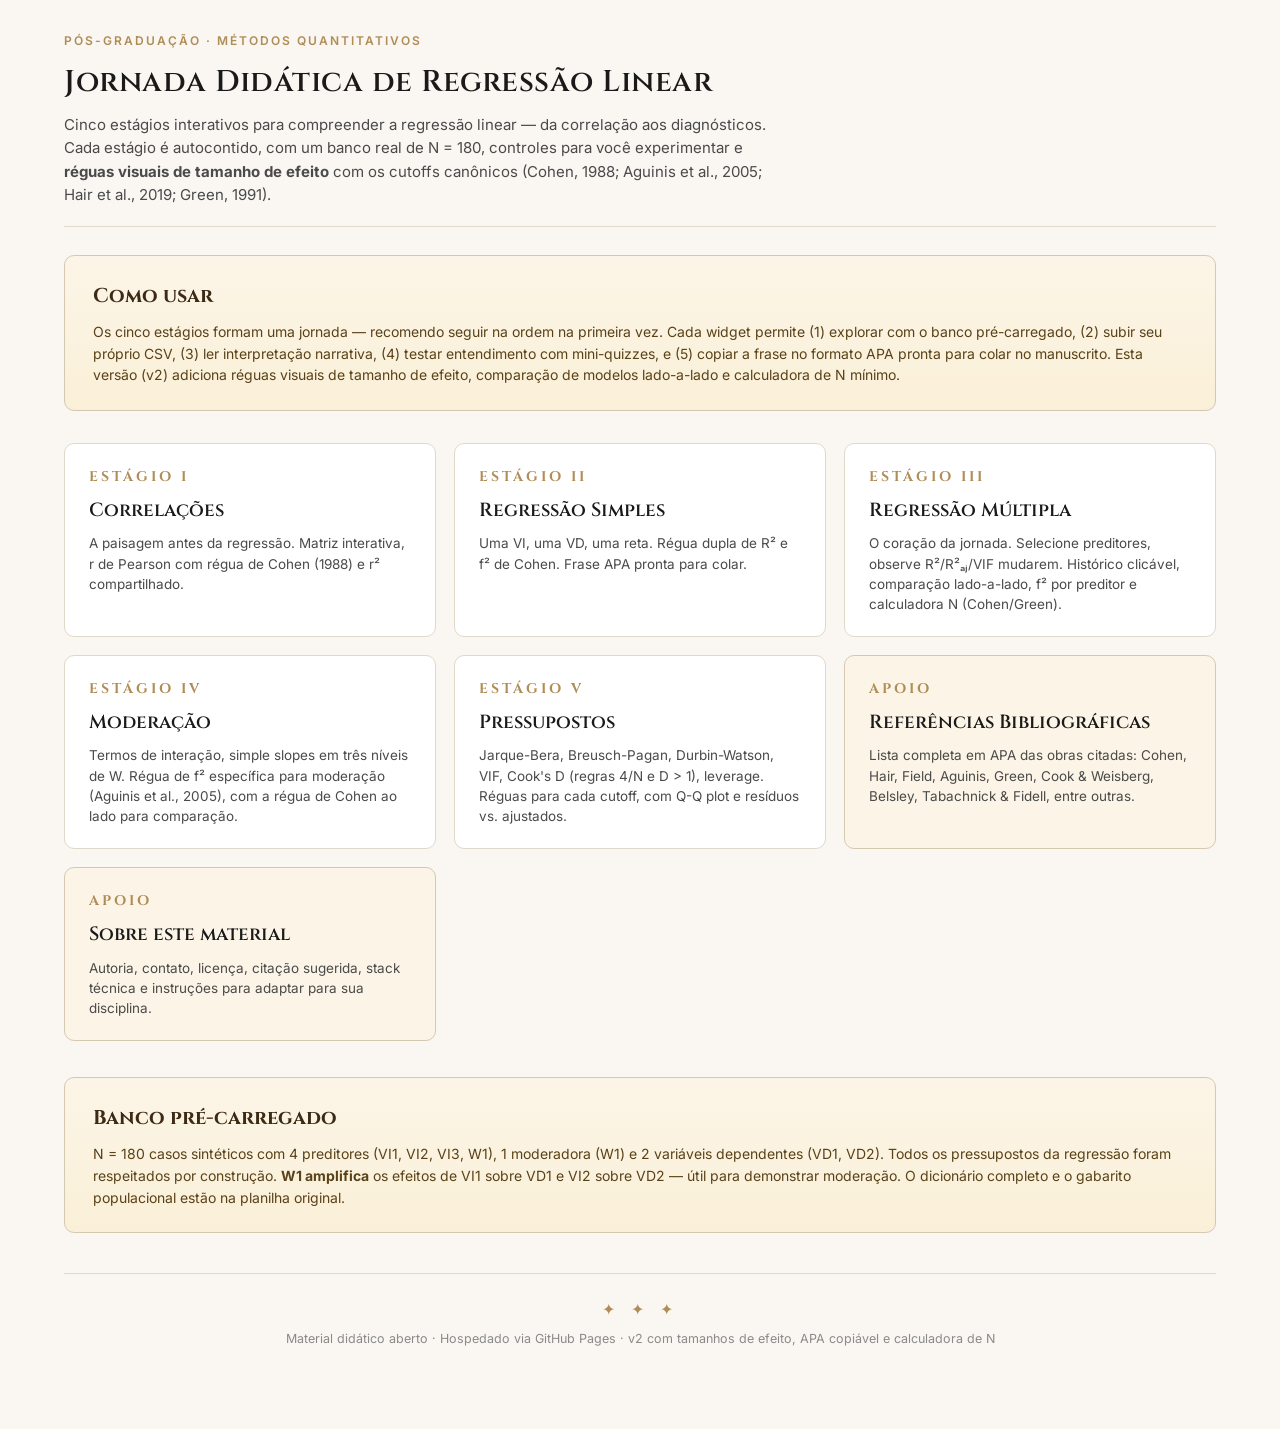
==== commit f5a55c6f: "Add files via upload" ====
--- a/index.html
+++ b/index.html
@@ -51,6 +51,11 @@
       <h3>Referências Bibliográficas</h3>
       <p>Lista completa em APA das obras citadas: Cohen, Hair, Field, Aguinis, Green, Cook &amp; Weisberg, Belsley, Tabachnick &amp; Fidell, entre outras.</p>
     </a>
+    <a href="sobre.html" class="journey-card" style="background: #fcf5e7; border-color: var(--gold-soft);">
+      <div class="stage-num">APOIO</div>
+      <h3>Sobre este material</h3>
+      <p>Autoria, contato, licença, citação sugerida, stack técnica e instruções para adaptar para sua disciplina.</p>
+    </a>
   </div>
 
   <div class="intro-block" style="margin-top: 36px;">
@@ -64,10 +69,8 @@
   </footer>
 
 </div>
-<!-- Cloudflare Web Analytics — INSTRUÇÕES no guia de uso (PDF/DOCX).
-     1) Crie conta gratuita em dash.cloudflare.com
-     2) Web Analytics → Add a site → cadastre [seu-usuario].github.io
-     3) Cole o token aqui no lugar de COLE_SEU_TOKEN_AQUI e descomente a linha abaixo. -->
-<!-- <script defer src="https://static.cloudflareinsights.com/beacon.min.js" data-cf-beacon="{&quot;token&quot;: &quot;COLE_SEU_TOKEN_AQUI&quot;}"></script> -->
+<!-- Cloudflare Web Analytics -->
+<script defer src="https://static.cloudflareinsights.com/beacon.min.js" data-cf-beacon='{"token": "c02608684afe4b2799c74ca90261d2f7"}'></script>
+<!-- End Cloudflare Web Analytics -->
 </body>
 </html>
